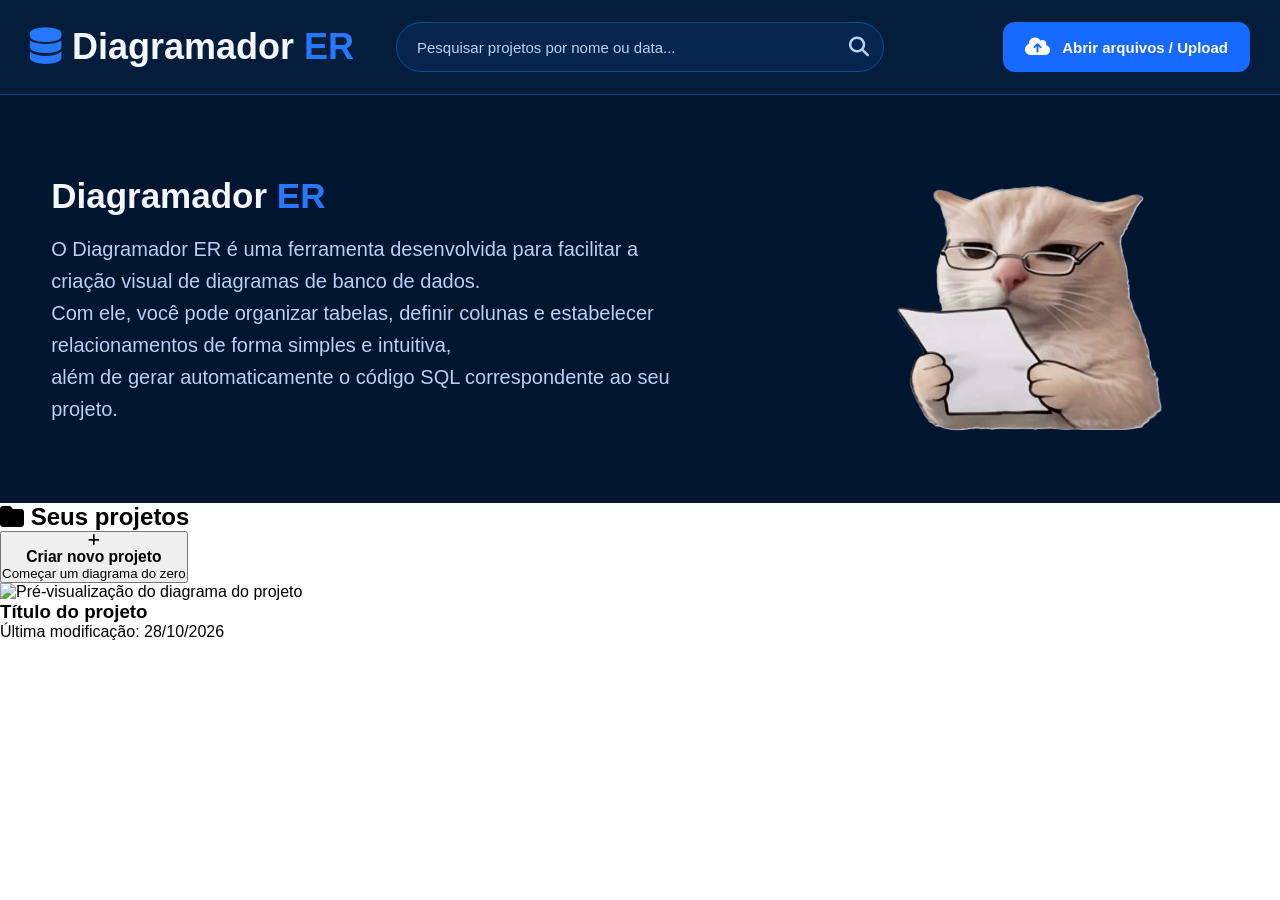
==== index.html @ 6f65ce25 "reorganização" ====
<!DOCTYPE html>
<html lang="pt-BR">

<head>
    <meta charset="UTF-8">
    <meta name="viewport" content="width=device-width, initial-scale=1.0">

    <title>Diagramador ER | Início</title>

    <link rel="stylesheet" href="css/style.css">
    <link rel="stylesheet" href="https://cdnjs.cloudflare.com/ajax/libs/font-awesome/6.7.2/css/all.min.css">
</head>

<body>

    <div class="corpo_todo">

        <header class="barra_superior">

            <div class="nome_app">

                <h1>
                    <i class="fa-solid fa-database" aria-hidden="true"></i>
                    Diagramador <b>ER</b>
                </h1>

            </div>

            <form class="barra_pesquisa" role="search">
                <i class="fa-solid fa-magnifying-glass" aria-hidden="true"></i>

                <input
                    type="search"
                    id="pesquisa_projetos"
                    name="pesquisa_projetos"
                    aria-label="Pesquisar projetos por nome ou data da última modificação"
                    placeholder="Pesquisar projetos por nome ou data..."
                >
            </form>

            <div class="botao_upload">

                <button type="button" id="botao_upload">
                    <i class="fa-solid fa-cloud-arrow-up" aria-hidden="true"></i>
                    Abrir arquivos / Upload
                </button>

                <input
                    type="file"
                    id="arquivo_projeto"
                    accept=".json,application/json"
                    hidden
                >

            </div>

        </header>

        <main>

            <section class="informacoes_meio">

                <div class="secao_apresentacao">

                    <div class="texto_apresentacao">
                        <h2>Diagramador <b>ER</b></h2>

                        <p>
                            O Diagramador ER é uma ferramenta desenvolvida para
                            facilitar a criação visual de diagramas de banco de dados. <br>
                            Com ele, você pode organizar tabelas, definir colunas
                            e estabelecer relacionamentos de forma simples e intuitiva, <br>
                            além de gerar automaticamente o código SQL correspondente
                            ao seu projeto.
                        </p>

                    </div>

                    <div class="imagem_apresentacao">

                        <img
                            src="img/teste12.png"
                            alt="substituir depois"
                        >

                    </div>

                </div>

            </section>

            <section class="parte_inferior">

                <h2>
                    <i class="fa-solid fa-folder" aria-hidden="true"></i>
                    Seus projetos
                </h2>

                <div class="galeria_projetos">

                    <button type="button" class="criar_projeto" id="criar_projeto">

                        <i class="fa-solid fa-plus" aria-hidden="true"></i>

                        <h3>Criar novo projeto</h3>

                        <p>Começar um diagrama do zero</p>

                    </button>

                    <article class="projeto_feito">

                        <div class="previsualizacao_projeto">

                            <img
                                src="img/previa-projeto.png"
                                alt="Pré-visualização do diagrama do projeto"
                            >

                        </div>

                        <div class="informacoes_projeto">

                            <h3>Título do projeto</h3>

                            <p>
                                Última modificação:
                                <time datetime="2026-10-28">28/10/2026</time>
                            </p>
                            
                        </div>

                    </article>

                </div>

            </section>

        </main>

    </div>

</body>

</html>
---- css/style.css ----
/* CONFIGURAÇÃO GLOBAL */
* {
    margin: 0;
    padding: 0;
    box-sizing: border-box;
    font-family: 'Segoe UI', Tahoma, Geneva, Verdana, sans-serif;
}

/* BARRA SUPERIOR */
.barra_superior {
    display: grid;
    grid-template-columns: 1fr minmax(250px, 40%) 1fr;
    align-items: center;
    gap: 20px;

    width: 100%;
    min-height: 95px;
    padding: 15px 30px;

    background-color: #031D3B;
    color: #F5F7FF;
    font-size: 18px;

    border-bottom: 1px solid #104C91;
}

/* NOME DO APLICATIVO */
.nome_app {
    display: flex;
    align-items: center;
    gap: 12px;

    color: #F5F7FF;
    white-space: nowrap;
}

.nome_app i,
.nome_app b {
    color: #2678FF;
}

/* BARRA DE PESQUISA */
.barra_pesquisa {
    position: relative;
    width: 100%;
    color: #B9D0F2;
}

.barra_pesquisa input {
    width: 100%;
    height: 50px;
    padding: 0 45px 0 20px;

    background-color: #062650;
    color: #F5F7FF;

    border: 1px solid #104C91;
    border-radius: 25px;

    font-size: 15px;
    outline: none;
}

.barra_pesquisa input:focus {
    border-color: #2678FF;
}

.barra_pesquisa input::placeholder {
    color: #B9D0F2;
}

.barra_pesquisa i {
    position: absolute;
    top: 50%;
    right: 15px;
    transform: translateY(-50%);

    font-size: 20px;
    pointer-events: none;
}

/* BOTÃO DE UPLOAD */
.botao_upload {
    display: flex;
    justify-content: flex-end;
}

.botao_upload button {
    display: flex;
    align-items: center;
    justify-content: center;
    gap: 12px;

    min-height: 50px;
    padding: 0 22px;

    border: none;
    border-radius: 12px;

    background-color: #1769FF;
    color: #FFFFFF;

    font-size: 15px;
    font-weight: 600;
    white-space: nowrap;

    cursor: pointer;
    transition: background-color 0.3s ease,
                transform 0.3s ease;
}

.botao_upload button:hover {
    background-color: #2678FF;
    transform: translateY(-2px);
}

.botao_upload button i {
    font-size: 20px;
}

/* SEÇÃO DE APRESENTAÇÃO */
.secao_apresentacao {
    display: flex;
    flex-direction: row;
    align-items: center;
    justify-content: space-between;
    gap: 40px;

    width: 100%;
    padding: 40px 4%;

    background-color: #00152F;
    line-height: 1.8;
}

/* TEXTO DE APRESENTAÇÃO */
.texto_apresentacao {
    flex: 1;
    min-width: 0;
}

.texto_apresentacao h2 {
    margin: 0 0 15px;
    
    color: #F5F7FF;
    font-size: 35px;
    line-height: 1.3;
}

.texto_apresentacao b {
    color: #2678FF;
}

.texto_apresentacao p {
    max-width: 650px;
    margin: 0;

    color: #B9D0F2;
    font-size: 20px;
    line-height: 1.6;
}

/* IMAGEM DE APRESENTAÇÃO */
.imagem_apresentacao {
    flex: 0 1 400px;
    display: flex;
    align-items: center;
    justify-content: center;
}

.imagem_apresentacao img {
    display: block;
    width: 100%;
    max-width: 400px;
    height: auto;
    object-fit: contain;
}
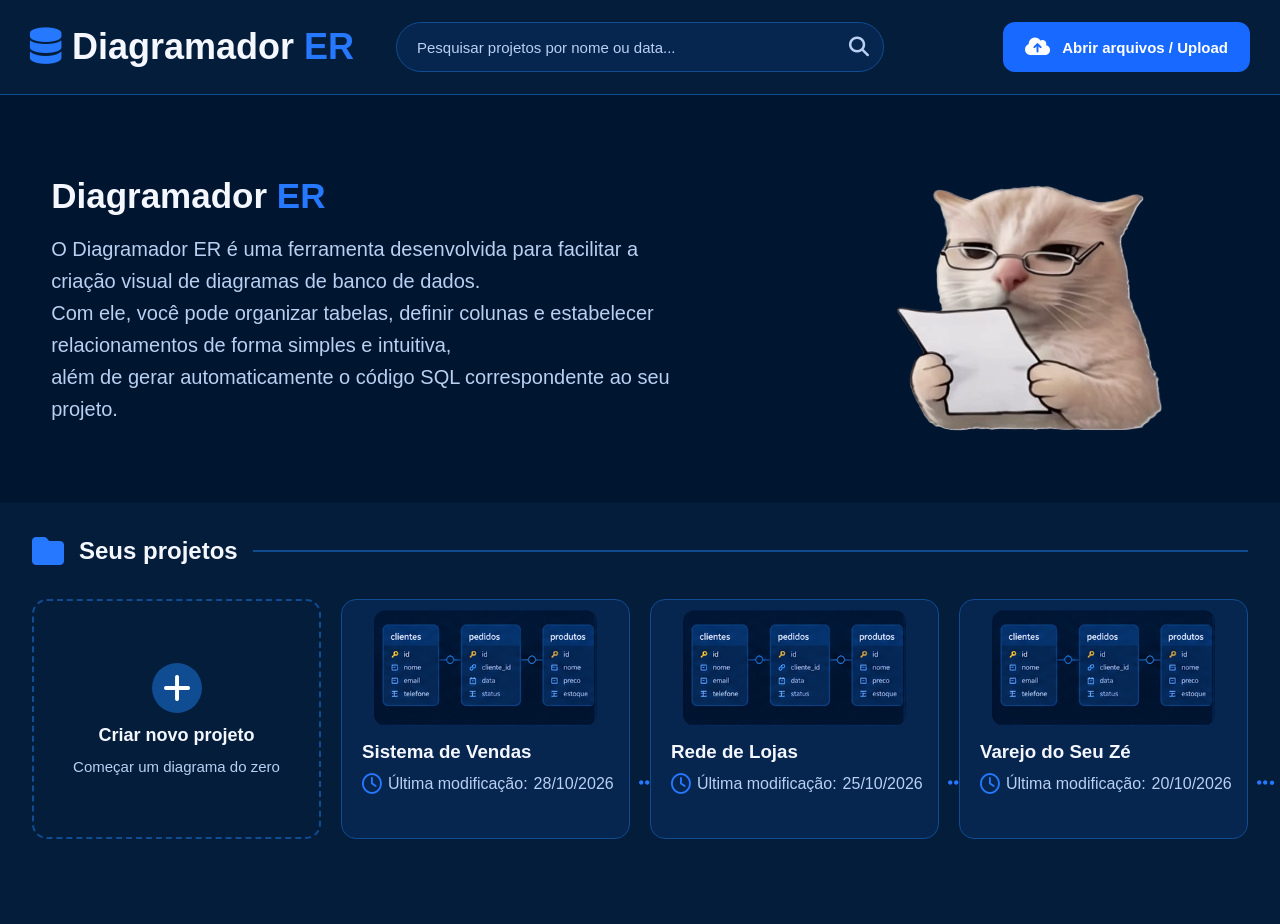
==== commit b7f8d647: "1.1 Css de 80% da tela home feito" ====
--- a/index.html
+++ b/index.html
@@ -113,7 +113,7 @@
                         <div class="previsualizacao_projeto">
 
                             <img
-                                src="img/previa-projeto.png"
+                                src="img/teste11.png"
                                 alt="Pré-visualização do diagrama do projeto"
                             >
 
@@ -121,17 +121,92 @@
 
                         <div class="informacoes_projeto">
 
-                            <h3>Título do projeto</h3>
+                            <h3>Sistema de Vendas</h3>
+
+                            <div class="informacoes_finais">
 
                             <p>
+                                <i class="fa-regular fa-clock" aria-hidden="true"></i>
                                 Última modificação:
                                 <time datetime="2026-10-28">28/10/2026</time>
                             </p>
                             
+                            <button>
+                                <i class="fa-solid fa-ellipsis" aria-hidden="true"></i>
+                            </button>
+
+                            </div>
+
                         </div>
 
                     </article>
 
+                    <article class="projeto_feito">
+
+                        <div class="previsualizacao_projeto">
+
+                            <img
+                                src="img/teste11.png"
+                                alt="Pré-visualização do diagrama do projeto"
+                            >
+
+                        </div>
+
+                        <div class="informacoes_projeto">
+
+                            <h3>Rede de Lojas</h3>
+
+                            <div class="informacoes_finais">
+
+                            <p>
+                                <i class="fa-regular fa-clock" aria-hidden="true"></i>
+                                Última modificação:
+                                <time datetime="2026-10-25">25/10/2026</time>
+                            </p>
+
+                            <button>
+                                <i class="fa-solid fa-ellipsis" aria-hidden="true"></i>
+                            </button>
+
+                            </div>
+                            
+                        </div>
+
+                    </article>
+
+                    <article class="projeto_feito">
+
+                        <div class="previsualizacao_projeto">
+
+                            <img
+                                src="img/teste11.png"
+                                alt="Pré-visualização do diagrama do projeto"
+                            >
+
+                        </div>
+
+                        <div class="informacoes_projeto">
+
+                            <h3>Varejo do Seu Zé</h3>
+
+                            <div class="informacoes_finais">
+
+                            <p>
+                                <i class="fa-regular fa-clock" aria-hidden="true"></i>
+                                Última modificação:
+                                <time datetime="2026-10-20">20/10/2026</time>
+                            </p>
+                            
+                            <button>
+                                <i class="fa-solid fa-ellipsis" aria-hidden="true"></i>
+                            </button>
+
+                            </div>
+                            
+                        </div>
+
+                    </article>
+
                 </div>
 
             </section>
--- a/css/style.css
+++ b/css/style.css
@@ -175,3 +175,171 @@
     height: auto;
     object-fit: contain;
 }
+
+/* SEÇÃO INFERIOR */
+.parte_inferior {
+    background-color: #031D3B;
+    padding: 2rem;
+    min-height: 46.8vh;
+}
+
+/* ÍCONES DA SEÇÃO */
+.parte_inferior i {
+    color: #2678FF;
+    font-size: 2rem;
+}
+
+/* TÍTULO E LINHA DECORATIVA */
+.parte_inferior h2 {
+    display: flex;
+    align-items: center;
+    gap: 15px;
+    color: #F5F7FF;
+}
+
+.parte_inferior h2::after {
+    content: "";
+    flex: 1;
+    height: 2px;
+    background-color: #104C91;
+}
+
+/* GALERIA DE PROJETOS */
+.galeria_projetos {
+    display: grid;
+    grid-template-columns: repeat(4, minmax(0, 1fr));
+    gap: 20px;
+    margin-top: 2rem;
+
+}
+
+/* BOTÃO CRIAR PROJETO */
+#criar_projeto {
+    display: flex;
+    flex-direction: column;
+    justify-content: center;
+    align-items: center;
+    gap: 12px;
+
+    width: 100%;
+    min-height: 15rem;
+    padding: 20px;
+
+    background: transparent;
+    border: 2px dashed #104C91;
+    border-radius: 15px;
+
+    cursor: pointer;
+    transition: background-color 0.3s, border-color 0.3s;
+}
+
+#criar_projeto:hover {
+    background-color: #062650;
+    border-color: #2678FF;
+}
+
+#criar_projeto i {
+    display: flex;
+    align-items: center;
+    justify-content: center;
+
+    width: 50px;
+    height: 50px;
+
+    border-radius: 50%;
+    background-color: #104C91;
+    color: #FFFFFF;
+}
+
+#criar_projeto h3 {
+    color: #F5F7FF;
+    font-size: 18px;
+}
+
+#criar_projeto p {
+    color: #B9D0F2;
+    font-size: 15px;
+}
+
+/* CARTÕES DE PROJETOS */
+.projeto_feito {
+    width: 100%;
+    min-height: 15rem;
+    margin-top: 0;
+    padding: 20px;
+
+    background-color: #062650;
+    border: 1px solid #104C91;
+    border-radius: 15px;
+
+    transition: border-color 0.3s, transform 0.3s;
+}
+
+.projeto_feito:hover {
+    border-color: #2678FF;
+    transform: translateY(-3px);
+}
+
+/* IMAGEM DO PROJETO */
+.projeto_feito img {
+    display: block;
+    width: 90%;
+    height: auto;
+    margin: -10px auto 0;
+
+    border-radius: 12px;
+    object-fit: cover;
+}
+
+/* TÍTULO DO PROJETO */
+.projeto_feito h3 {
+    margin-top: 20px;
+    color: #F5F7FF;
+}
+
+/* DESCRIÇÃO DO PROJETO */
+.projeto_feito p {
+    color: #B9D0F2;
+}
+
+/* INFORMAÇÕES DO PROJETO */
+.informacoes_projeto {
+    margin-top: -10px;
+    line-height: 2rem;
+}
+
+.informacoes_projeto i {
+    font-size: 1rem;
+}
+
+.informacoes_finais {
+    display: grid;
+    gap: 20px;
+    grid-template-columns: repeat(2, 1fr);
+}
+
+.informacoes_finais p {
+    display: flex;
+    align-items: center;
+    gap: 6px;
+    margin: 0;
+    white-space: nowrap;
+}
+
+.informacoes_finais button {
+    background: none;
+    border: none;
+
+    display: flex;
+    justify-content: end;
+
+    cursor: pointer;
+
+    padding: 5px;
+    flex-shrink: 0;
+}
+
+.informacoes_finais i {
+    font-size: 20px;
+}
+
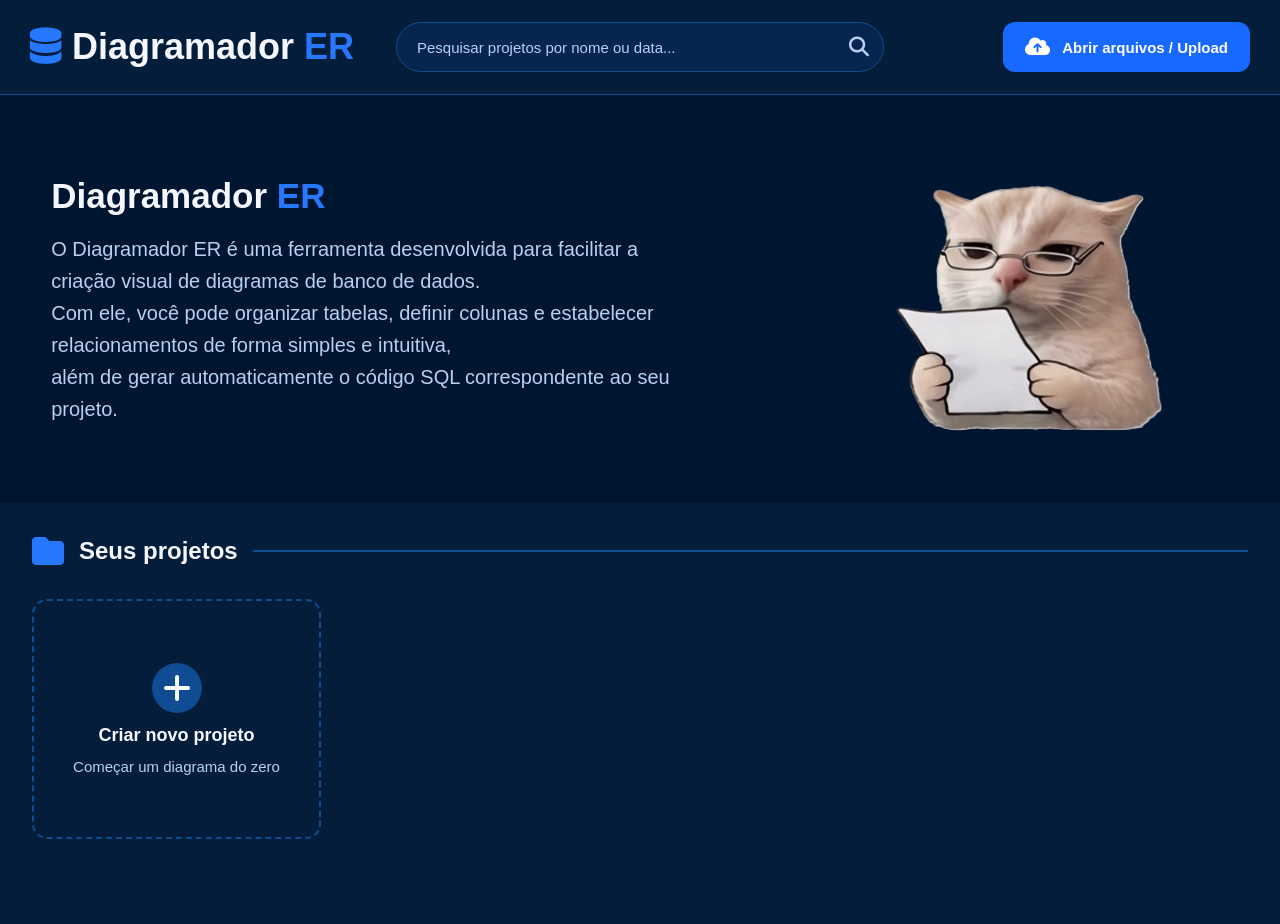
==== commit 04c3459c: "Js_Inicio_tabelas" ====
--- a/index.html
+++ b/index.html
@@ -215,6 +215,9 @@
 
     </div>
 
+<script src="js/armazenamento.js"></script>
+<script src="js/inicio.js"></script>
+
 </body>
 
 </html>
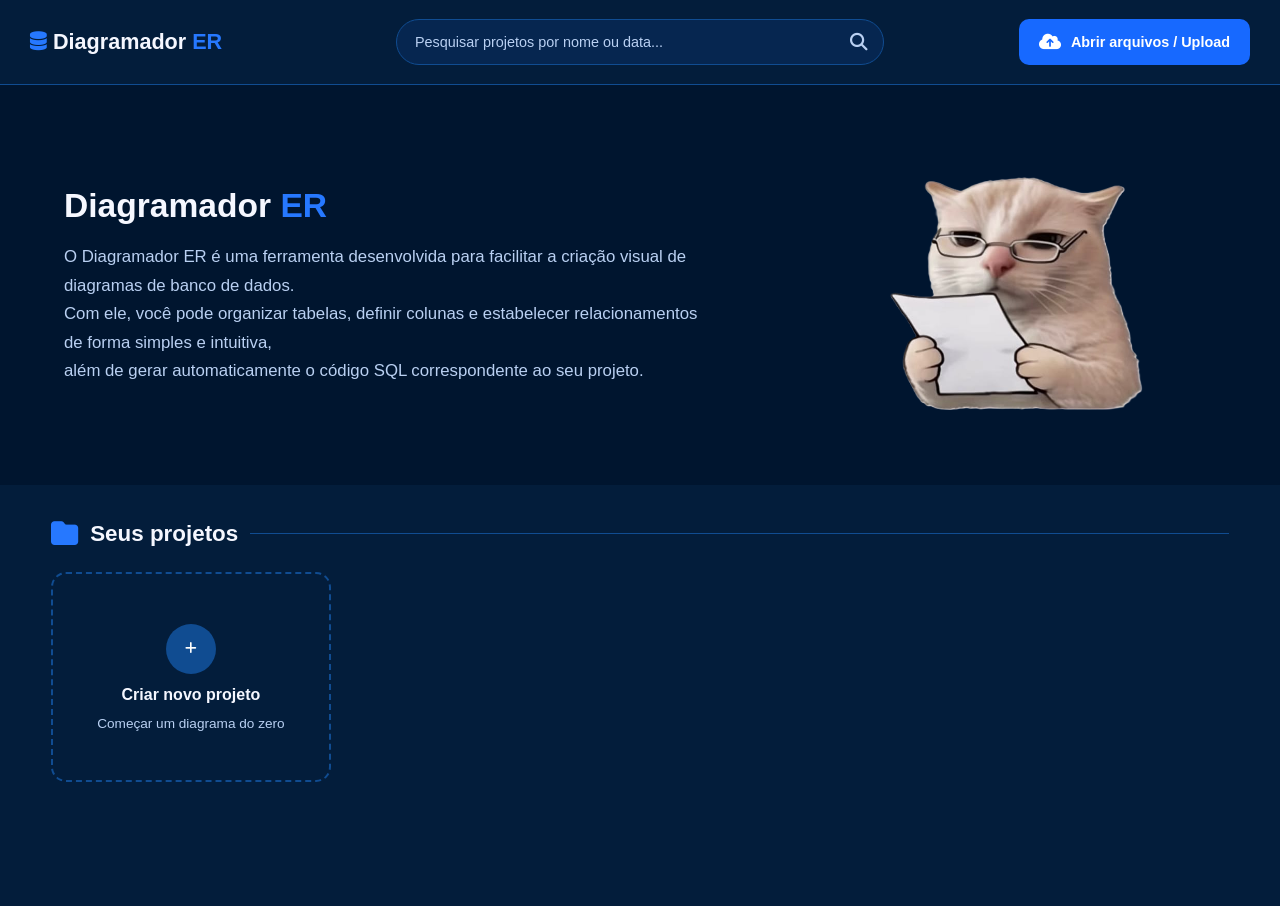
==== commit c1ce5ee9: "1.5 ORGANIZAÇÃO BÁSICA DE CSS E HTML" ====
--- a/index.html
+++ b/index.html
@@ -80,7 +80,7 @@
 
                         <img
                             src="img/teste12.png"
-                            alt="substituir depois"
+                            alt="gato"
                         >
 
                     </div>
@@ -108,105 +108,6 @@
 
                     </button>
 
-                    <article class="projeto_feito">
-
-                        <div class="previsualizacao_projeto">
-
-                            <img
-                                src="img/teste11.png"
-                                alt="Pré-visualização do diagrama do projeto"
-                            >
-
-                        </div>
-
-                        <div class="informacoes_projeto">
-
-                            <h3>Sistema de Vendas</h3>
-
-                            <div class="informacoes_finais">
-
-                            <p>
-                                <i class="fa-regular fa-clock" aria-hidden="true"></i>
-                                Última modificação:
-                                <time datetime="2026-10-28">28/10/2026</time>
-                            </p>
-                            
-                            <button>
-                                <i class="fa-solid fa-ellipsis" aria-hidden="true"></i>
-                            </button>
-
-                            </div>
-
-                        </div>
-
-                    </article>
-
-                    <article class="projeto_feito">
-
-                        <div class="previsualizacao_projeto">
-
-                            <img
-                                src="img/teste11.png"
-                                alt="Pré-visualização do diagrama do projeto"
-                            >
-
-                        </div>
-
-                        <div class="informacoes_projeto">
-
-                            <h3>Rede de Lojas</h3>
-
-                            <div class="informacoes_finais">
-
-                            <p>
-                                <i class="fa-regular fa-clock" aria-hidden="true"></i>
-                                Última modificação:
-                                <time datetime="2026-10-25">25/10/2026</time>
-                            </p>
-
-                            <button>
-                                <i class="fa-solid fa-ellipsis" aria-hidden="true"></i>
-                            </button>
-
-                            </div>
-                            
-                        </div>
-
-                    </article>
-
-                    <article class="projeto_feito">
-
-                        <div class="previsualizacao_projeto">
-
-                            <img
-                                src="img/teste11.png"
-                                alt="Pré-visualização do diagrama do projeto"
-                            >
-
-                        </div>
-
-                        <div class="informacoes_projeto">
-
-                            <h3>Varejo do Seu Zé</h3>
-
-                            <div class="informacoes_finais">
-
-                            <p>
-                                <i class="fa-regular fa-clock" aria-hidden="true"></i>
-                                Última modificação:
-                                <time datetime="2026-10-20">20/10/2026</time>
-                            </p>
-                            
-                            <button>
-                                <i class="fa-solid fa-ellipsis" aria-hidden="true"></i>
-                            </button>
-
-                            </div>
-                            
-                        </div>
-
-                    </article>
-
                 </div>
 
             </section>
--- a/css/style.css
+++ b/css/style.css
@@ -1,4 +1,6 @@
+
 /* CONFIGURAÇÃO GLOBAL */
+
 * {
     margin: 0;
     padding: 0;
@@ -6,7 +8,19 @@
     font-family: 'Segoe UI', Tahoma, Geneva, Verdana, sans-serif;
 }
 
+body {
+    background-color: #031D3B;
+    color: #F5F7FF;
+}
+
+.corpo_todo {
+    width: 100%;
+    min-height: 100vh;
+}
+
+
 /* BARRA SUPERIOR */
+
 .barra_superior {
     display: grid;
     grid-template-columns: 1fr minmax(250px, 40%) 1fr;
@@ -14,24 +28,34 @@
     gap: 20px;
 
     width: 100%;
-    min-height: 95px;
+    min-height: 85px;
     padding: 15px 30px;
 
     background-color: #031D3B;
     color: #F5F7FF;
-    font-size: 18px;
 
     border-bottom: 1px solid #104C91;
 }
 
+
 /* NOME DO APLICATIVO */
+
 .nome_app {
     display: flex;
     align-items: center;
-    gap: 12px;
+    gap: 10px;
 
     color: #F5F7FF;
     white-space: nowrap;
+}
+
+.nome_app h1 {
+    display: flex;
+    align-items: center;
+    gap: 6px;
+
+    font-size: 1.35rem;
+    font-weight: 700;
 }
 
 .nome_app i,
@@ -39,7 +63,13 @@
     color: #2678FF;
 }
 
+.nome_app i {
+    font-size: 1.2rem;
+}
+
+
 /* BARRA DE PESQUISA */
+
 .barra_pesquisa {
     position: relative;
     width: 100%;
@@ -48,8 +78,8 @@
 
 .barra_pesquisa input {
     width: 100%;
-    height: 50px;
-    padding: 0 45px 0 20px;
+    height: 46px;
+    padding: 0 45px 0 18px;
 
     background-color: #062650;
     color: #F5F7FF;
@@ -57,7 +87,7 @@
     border: 1px solid #104C91;
     border-radius: 25px;
 
-    font-size: 15px;
+    font-size: 0.9rem;
     outline: none;
 }
 
@@ -72,14 +102,16 @@
 .barra_pesquisa i {
     position: absolute;
     top: 50%;
-    right: 15px;
+    right: 16px;
     transform: translateY(-50%);
 
-    font-size: 20px;
+    font-size: 1.1rem;
     pointer-events: none;
 }
 
+
 /* BOTÃO DE UPLOAD */
+
 .botao_upload {
     display: flex;
     justify-content: flex-end;
@@ -89,24 +121,23 @@
     display: flex;
     align-items: center;
     justify-content: center;
-    gap: 12px;
-
-    min-height: 50px;
-    padding: 0 22px;
+    gap: 10px;
+
+    min-height: 46px;
+    padding: 0 20px;
 
     border: none;
-    border-radius: 12px;
+    border-radius: 10px;
 
     background-color: #1769FF;
     color: #FFFFFF;
 
-    font-size: 15px;
+    font-size: 0.9rem;
     font-weight: 600;
     white-space: nowrap;
 
     cursor: pointer;
-    transition: background-color 0.3s ease,
-                transform 0.3s ease;
+    transition: background-color 0.2s, transform 0.2s;
 }
 
 .botao_upload button:hover {
@@ -115,35 +146,40 @@
 }
 
 .botao_upload button i {
-    font-size: 20px;
-}
+    font-size: 1.1rem;
+}
+
 
 /* SEÇÃO DE APRESENTAÇÃO */
+
 .secao_apresentacao {
     display: flex;
     flex-direction: row;
     align-items: center;
     justify-content: space-between;
-    gap: 40px;
-
-    width: 100%;
-    padding: 40px 4%;
+    gap: 35px;
+
+    width: 100%;
+    min-height: 400px;
+    padding: 35px 5%;
 
     background-color: #00152F;
     line-height: 1.8;
 }
 
+
 /* TEXTO DE APRESENTAÇÃO */
+
 .texto_apresentacao {
     flex: 1;
     min-width: 0;
 }
 
 .texto_apresentacao h2 {
-    margin: 0 0 15px;
-    
-    color: #F5F7FF;
-    font-size: 35px;
+    margin-bottom: 15px;
+
+    color: #F5F7FF;
+    font-size: 2.1rem;
     line-height: 1.3;
 }
 
@@ -156,13 +192,16 @@
     margin: 0;
 
     color: #B9D0F2;
-    font-size: 20px;
-    line-height: 1.6;
-}
+    font-size: 1.05rem;
+    line-height: 1.7;
+}
+
 
 /* IMAGEM DE APRESENTAÇÃO */
+
 .imagem_apresentacao {
     flex: 0 1 400px;
+
     display: flex;
     align-items: center;
     justify-content: center;
@@ -171,49 +210,60 @@
 .imagem_apresentacao img {
     display: block;
     width: 100%;
-    max-width: 400px;
+    max-width: 380px;
     height: auto;
+
     object-fit: contain;
 }
 
+
 /* SEÇÃO INFERIOR */
+
 .parte_inferior {
     background-color: #031D3B;
-    padding: 2rem;
+    padding: 35px 4%;
     min-height: 46.8vh;
 }
 
-/* ÍCONES DA SEÇÃO */
-.parte_inferior i {
+
+/* TÍTULO E LINHA DECORATIVA */
+
+.parte_inferior h2 {
+    display: flex;
+    align-items: center;
+    gap: 12px;
+
+    color: #F5F7FF;
+    font-size: 1.4rem;
+    font-weight: 600;
+}
+
+.parte_inferior h2 i {
     color: #2678FF;
-    font-size: 2rem;
-}
-
-/* TÍTULO E LINHA DECORATIVA */
-.parte_inferior h2 {
-    display: flex;
-    align-items: center;
-    gap: 15px;
-    color: #F5F7FF;
+    font-size: 1.7rem;
 }
 
 .parte_inferior h2::after {
     content: "";
     flex: 1;
-    height: 2px;
+    height: 1px;
     background-color: #104C91;
 }
 
+
 /* GALERIA DE PROJETOS */
+
 .galeria_projetos {
     display: grid;
     grid-template-columns: repeat(4, minmax(0, 1fr));
     gap: 20px;
-    margin-top: 2rem;
-
-}
+
+    margin-top: 25px;
+}
+
 
 /* BOTÃO CRIAR PROJETO */
+
 #criar_projeto {
     display: flex;
     flex-direction: column;
@@ -222,7 +272,7 @@
     gap: 12px;
 
     width: 100%;
-    min-height: 15rem;
+    min-height: 210px;
     padding: 20px;
 
     background: transparent;
@@ -253,18 +303,20 @@
 
 #criar_projeto h3 {
     color: #F5F7FF;
-    font-size: 18px;
+    font-size: 1rem;
 }
 
 #criar_projeto p {
     color: #B9D0F2;
-    font-size: 15px;
-}
+    font-size: 0.85rem;
+}
+
 
 /* CARTÕES DE PROJETOS */
+
 .projeto_feito {
     width: 100%;
-    min-height: 15rem;
+    min-height: 210px;
     margin-top: 0;
     padding: 20px;
 
@@ -273,6 +325,7 @@
     border-radius: 15px;
 
     transition: border-color 0.3s, transform 0.3s;
+    cursor: pointer;
 }
 
 .projeto_feito:hover {
@@ -280,7 +333,9 @@
     transform: translateY(-3px);
 }
 
+
 /* IMAGEM DO PROJETO */
+
 .projeto_feito img {
     display: block;
     width: 90%;
@@ -291,18 +346,24 @@
     object-fit: cover;
 }
 
+
 /* TÍTULO DO PROJETO */
+
 .projeto_feito h3 {
     margin-top: 20px;
     color: #F5F7FF;
 }
 
+
 /* DESCRIÇÃO DO PROJETO */
+
 .projeto_feito p {
     color: #B9D0F2;
 }
 
+
 /* INFORMAÇÕES DO PROJETO */
+
 .informacoes_projeto {
     margin-top: -10px;
     line-height: 2rem;
@@ -334,7 +395,6 @@
     justify-content: end;
 
     cursor: pointer;
-
     padding: 5px;
     flex-shrink: 0;
 }
@@ -343,3 +403,73 @@
     font-size: 20px;
 }
 
+
+/* RESPONSIVIDADE */
+
+@media (max-width: 900px) {
+    .barra_superior {
+        grid-template-columns: 1fr 1fr;
+        gap: 15px;
+    }
+
+    .barra_pesquisa {
+        grid-column: 1 / -1;
+        grid-row: 2;
+    }
+
+    .botao_upload {
+        grid-column: 2;
+        grid-row: 1;
+    }
+
+    .galeria_projetos {
+        grid-template-columns: repeat(2, minmax(0, 1fr));
+    }
+}
+
+@media (max-width: 600px) {
+    .barra_superior {
+        display: flex;
+        flex-direction: column;
+        align-items: stretch;
+        padding: 20px;
+    }
+
+    .nome_app {
+        justify-content: center;
+    }
+
+    .botao_upload button {
+        width: 100%;
+    }
+
+    .secao_apresentacao {
+        flex-direction: column;
+        text-align: center;
+        padding: 30px 6%;
+    }
+
+    .texto_apresentacao h2 {
+        font-size: 1.8rem;
+    }
+
+    .texto_apresentacao p {
+        font-size: 0.95rem;
+    }
+
+    .imagem_apresentacao {
+        width: 100%;
+    }
+
+    .imagem_apresentacao img {
+        max-width: 280px;
+    }
+
+    .parte_inferior {
+        padding: 30px 6%;
+    }
+
+    .galeria_projetos {
+        grid-template-columns: 1fr;
+    }
+}
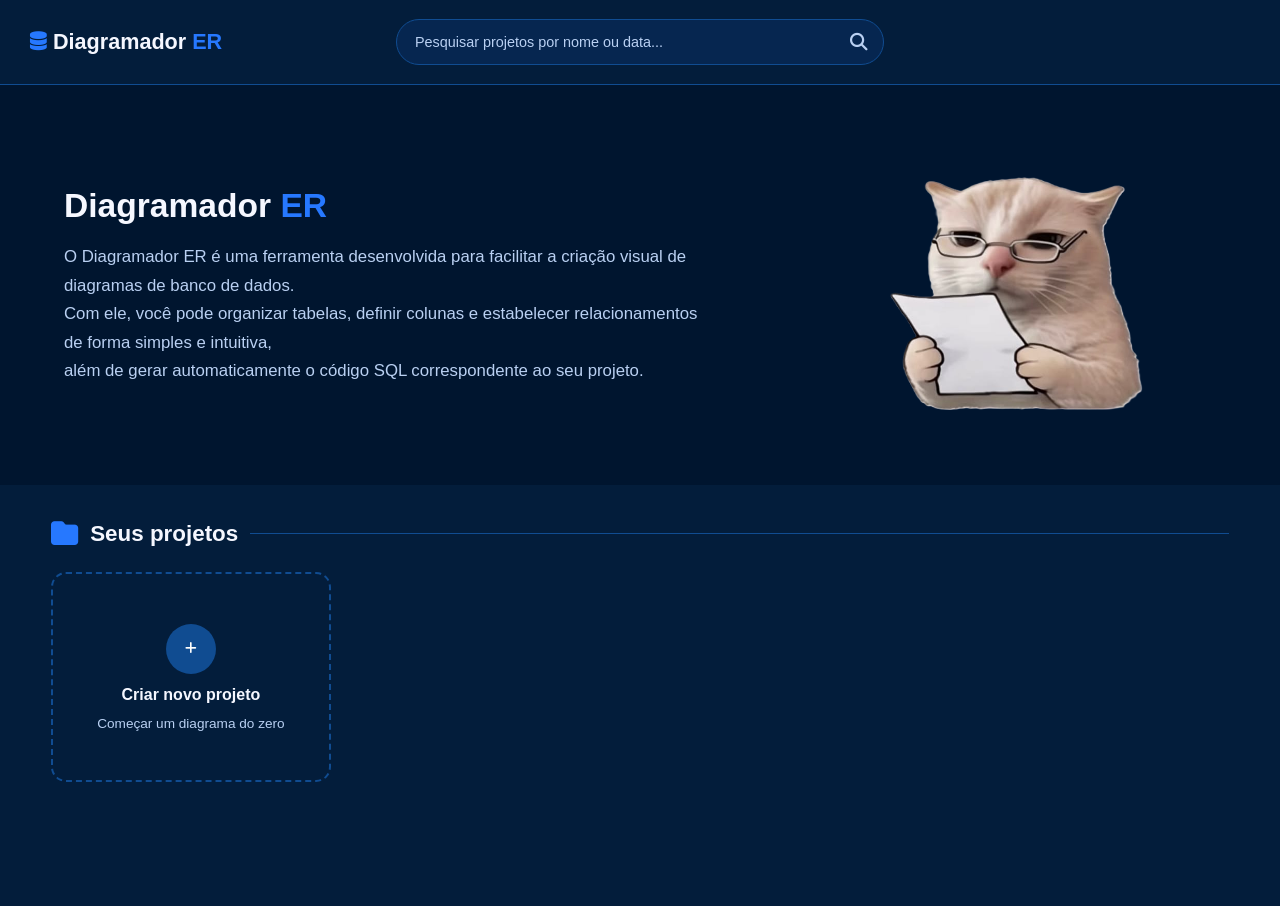
==== commit d3701900: "1.6 -Retirada do botão de "Upload" por enquanto, mas existem intuitos para colocá-lo em att futura; " ====
--- a/index.html
+++ b/index.html
@@ -37,22 +37,6 @@
                     placeholder="Pesquisar projetos por nome ou data..."
                 >
             </form>
-
-            <div class="botao_upload">
-
-                <button type="button" id="botao_upload">
-                    <i class="fa-solid fa-cloud-arrow-up" aria-hidden="true"></i>
-                    Abrir arquivos / Upload
-                </button>
-
-                <input
-                    type="file"
-                    id="arquivo_projeto"
-                    accept=".json,application/json"
-                    hidden
-                >
-
-            </div>
 
         </header>
 
--- a/css/style.css
+++ b/css/style.css
@@ -108,47 +108,6 @@
     font-size: 1.1rem;
     pointer-events: none;
 }
-
-
-/* BOTÃO DE UPLOAD */
-
-.botao_upload {
-    display: flex;
-    justify-content: flex-end;
-}
-
-.botao_upload button {
-    display: flex;
-    align-items: center;
-    justify-content: center;
-    gap: 10px;
-
-    min-height: 46px;
-    padding: 0 20px;
-
-    border: none;
-    border-radius: 10px;
-
-    background-color: #1769FF;
-    color: #FFFFFF;
-
-    font-size: 0.9rem;
-    font-weight: 600;
-    white-space: nowrap;
-
-    cursor: pointer;
-    transition: background-color 0.2s, transform 0.2s;
-}
-
-.botao_upload button:hover {
-    background-color: #2678FF;
-    transform: translateY(-2px);
-}
-
-.botao_upload button i {
-    font-size: 1.1rem;
-}
-
 
 /* SEÇÃO DE APRESENTAÇÃO */
 
